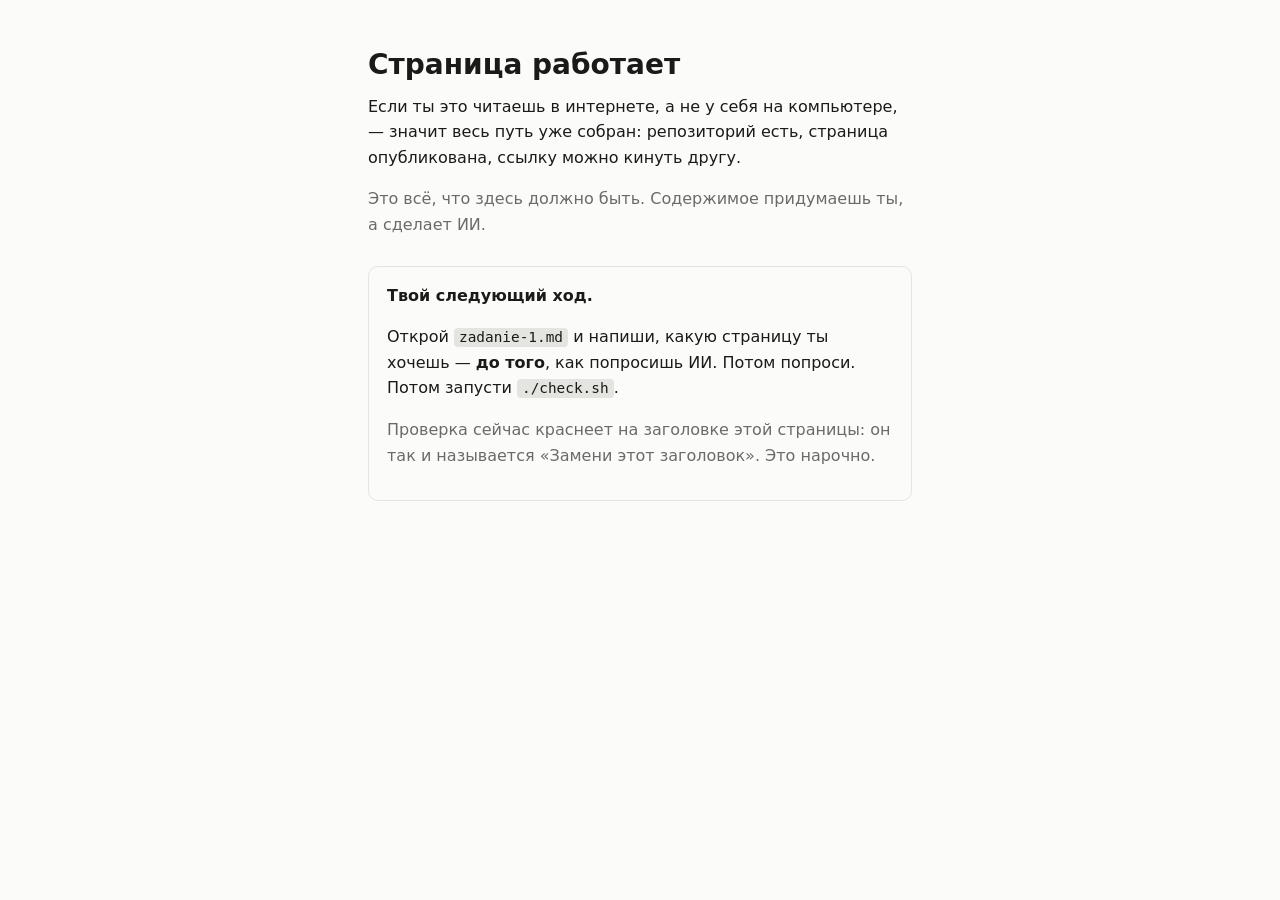
==== index.html @ 4c9ecd6b "Initial commit" ====
<!doctype html>
<html lang="ru">
<head>
<meta charset="utf-8">
<meta name="viewport" content="width=device-width, initial-scale=1">
<title>Замени этот заголовок</title>
<style>
  :root { --bg: #fbfbfa; --fg: #1a1a18; --dim: #6b6b66; --line: #e4e4e0; }
  @media (prefers-color-scheme: dark) {
    :root { --bg: #16161a; --fg: #f0f0ee; --dim: #9a9a95; --line: #2e2e34; }
  }
  * { box-sizing: border-box; }
  body {
    margin: 0; padding: 48px 16px; background: var(--bg); color: var(--fg);
    font: 16px/1.6 system-ui, -apple-system, "Segoe UI", Roboto, sans-serif;
    display: flex; justify-content: center;
  }
  main { max-width: 34rem; width: 100%; }
  h1 { font-size: 1.75rem; line-height: 1.2; margin: 0 0 .75rem; }
  p { margin: 0 0 1rem; }
  .dim { color: var(--dim); }
  .box { border: 1px solid var(--line); border-radius: 10px; padding: 16px 18px; margin-top: 28px; }
  code { background: var(--line); padding: .1em .35em; border-radius: 4px; font-size: .9em; }
</style>
</head>
<body>
<main>

  <h1>Страница работает</h1>

  <p>Если ты это читаешь в интернете, а не у себя на компьютере, — значит весь путь уже собран:
  репозиторий есть, страница опубликована, ссылку можно кинуть другу.</p>

  <p class="dim">Это всё, что здесь должно быть. Содержимое придумаешь ты, а сделает ИИ.</p>

  <div class="box">
    <p><strong>Твой следующий ход.</strong></p>
    <p>Открой <code>zadanie-1.md</code> и напиши, какую страницу ты хочешь — <strong>до того</strong>, как попросишь ИИ.
    Потом попроси. Потом запусти <code>./check.sh</code>.</p>
    <p class="dim">Проверка сейчас краснеет на заголовке этой страницы: он так и называется
    «Замени этот заголовок». Это нарочно.</p>
  </div>

</main>
</body>
</html>
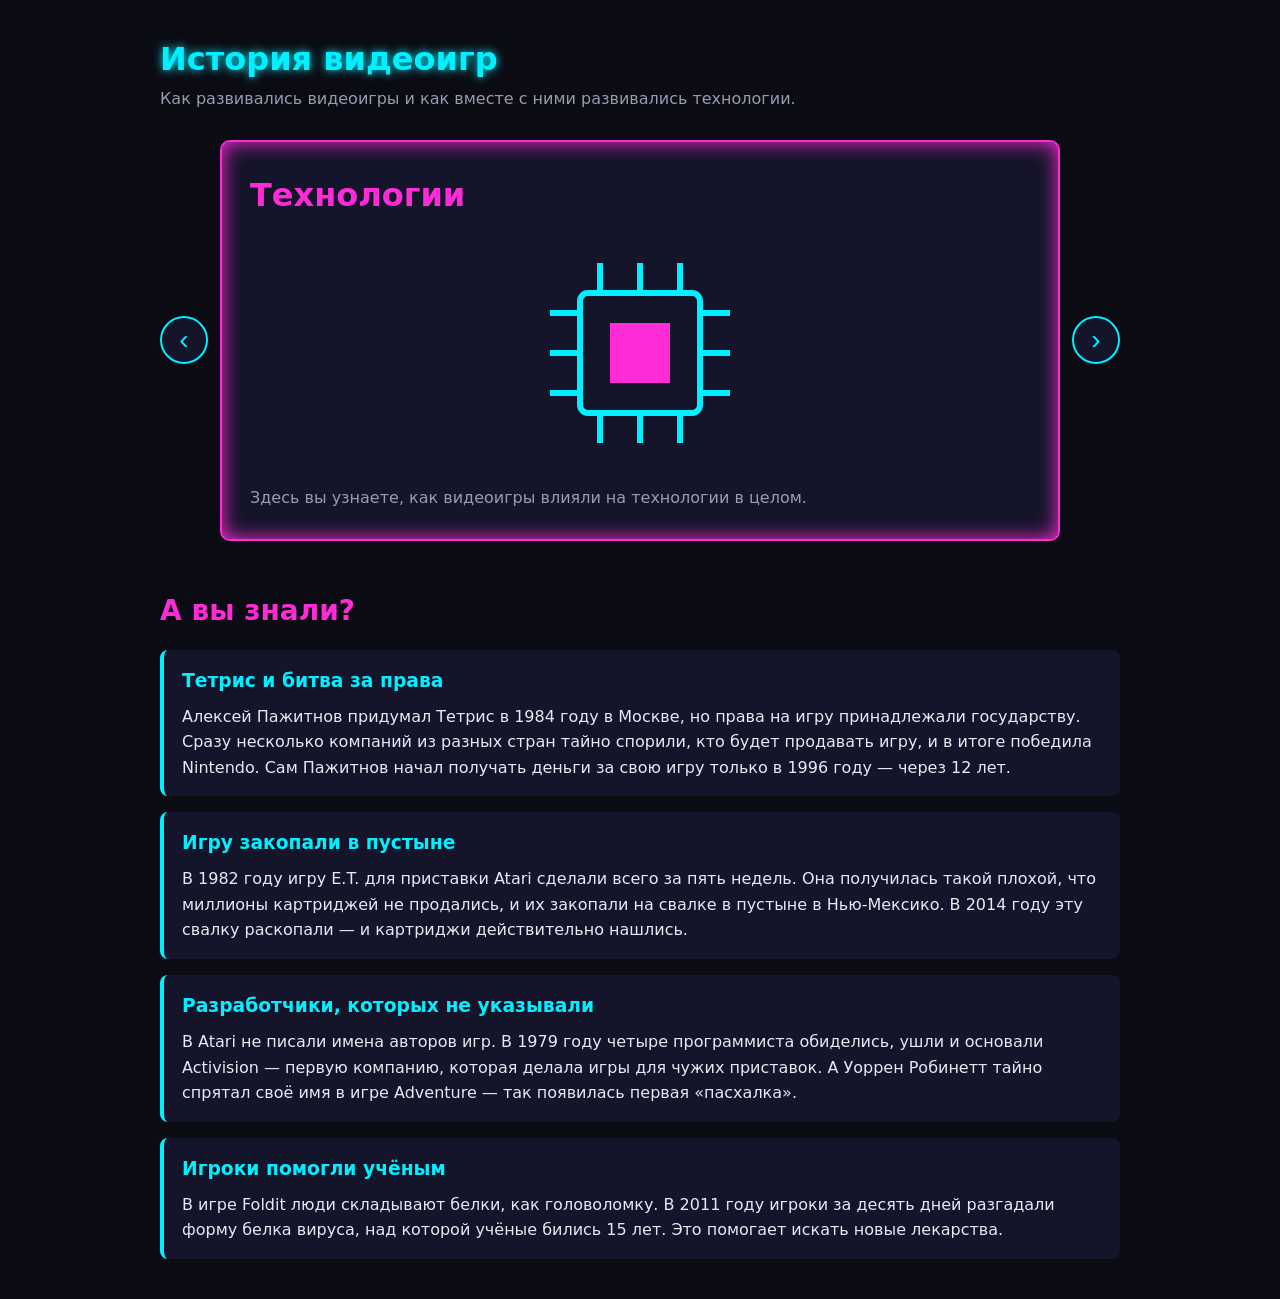
==== commit ad3a5577: "feat: карусель карточек, пиксельный фон и раздел А вы знали" ====
--- a/index.html
+++ b/index.html
@@ -3,44 +3,115 @@
 <head>
 <meta charset="utf-8">
 <meta name="viewport" content="width=device-width, initial-scale=1">
-<title>Замени этот заголовок</title>
-<style>
-  :root { --bg: #fbfbfa; --fg: #1a1a18; --dim: #6b6b66; --line: #e4e4e0; }
-  @media (prefers-color-scheme: dark) {
-    :root { --bg: #16161a; --fg: #f0f0ee; --dim: #9a9a95; --line: #2e2e34; }
-  }
-  * { box-sizing: border-box; }
-  body {
-    margin: 0; padding: 48px 16px; background: var(--bg); color: var(--fg);
-    font: 16px/1.6 system-ui, -apple-system, "Segoe UI", Roboto, sans-serif;
-    display: flex; justify-content: center;
-  }
-  main { max-width: 34rem; width: 100%; }
-  h1 { font-size: 1.75rem; line-height: 1.2; margin: 0 0 .75rem; }
-  p { margin: 0 0 1rem; }
-  .dim { color: var(--dim); }
-  .box { border: 1px solid var(--line); border-radius: 10px; padding: 16px 18px; margin-top: 28px; }
-  code { background: var(--line); padding: .1em .35em; border-radius: 4px; font-size: .9em; }
-</style>
+<title>История видеоигр</title>
+<link rel="stylesheet" href="style.css">
 </head>
 <body>
+
+<div class="fon" aria-hidden="true">
+  <div style="background-image: url(img/01-invader.svg); animation-delay: 0s"></div>
+  <div style="background-image: url(img/02-ghost.svg); animation-delay: 5s"></div>
+  <div style="background-image: url(img/03-pacman.svg); animation-delay: 10s"></div>
+  <div style="background-image: url(img/04-heart.svg); animation-delay: 15s"></div>
+  <div style="background-image: url(img/05-mushroom.svg); animation-delay: 20s"></div>
+  <div style="background-image: url(img/06-ship.svg); animation-delay: 25s"></div>
+  <div style="background-image: url(img/07-sword.svg); animation-delay: 30s"></div>
+  <div style="background-image: url(img/08-gamepad.svg); animation-delay: 35s"></div>
+  <div style="background-image: url(img/09-coin.svg); animation-delay: 40s"></div>
+  <div style="background-image: url(img/10-tetris.svg); animation-delay: 45s"></div>
+</div>
+
 <main>
 
-  <h1>Страница работает</h1>
+  <h1>История видеоигр</h1>
+  <p class="dim">Как развивались видеоигры и как вместе с ними развивались технологии.</p>
 
-  <p>Если ты это читаешь в интернете, а не у себя на компьютере, — значит весь путь уже собран:
-  репозиторий есть, страница опубликована, ссылку можно кинуть другу.</p>
+  <div class="karusel">
+    <button class="strelka" id="nazad" aria-label="Предыдущая карточка">‹</button>
+    <div class="okno">
+      <div class="lenta" id="lenta">
 
-  <p class="dim">Это всё, что здесь должно быть. Содержимое придумаешь ты, а сделает ИИ.</p>
+        <a class="card" href="tehnologii.html">
+      <h2>Технологии</h2>
+      <svg viewBox="0 0 120 120" aria-hidden="true">
+        <rect x="30" y="30" width="60" height="60" rx="4" fill="none" stroke="#00f0ff" stroke-width="3"/>
+        <rect x="45" y="45" width="30" height="30" fill="#ff2bd6"/>
+        <path d="M40 30V15M60 30V15M80 30V15M40 90v15M60 90v15M80 90v15M30 40H15M30 60H15M30 80H15M90 40h15M90 60h15M90 80h15" stroke="#00f0ff" stroke-width="3"/>
+      </svg>
+      <p>Здесь вы узнаете, как видеоигры влияли на технологии в целом.</p>
+    </a>
 
-  <div class="box">
-    <p><strong>Твой следующий ход.</strong></p>
-    <p>Открой <code>zadanie-1.md</code> и напиши, какую страницу ты хочешь — <strong>до того</strong>, как попросишь ИИ.
-    Потом попроси. Потом запусти <code>./check.sh</code>.</p>
-    <p class="dim">Проверка сейчас краснеет на заголовке этой страницы: он так и называется
-    «Замени этот заголовок». Это нарочно.</p>
+        <a class="card" href="istoriya.html">
+      <h2>История</h2>
+      <svg viewBox="0 0 120 120" aria-hidden="true">
+        <rect x="15" y="40" width="90" height="45" rx="20" fill="none" stroke="#00f0ff" stroke-width="3"/>
+        <path d="M35 55v15M27 62h16" stroke="#ff2bd6" stroke-width="4"/>
+        <circle cx="80" cy="57" r="5" fill="#ff2bd6"/>
+        <circle cx="90" cy="67" r="5" fill="#ff2bd6"/>
+      </svg>
+      <p>Здесь вы узнаете, как видеоигры появились и менялись по годам.</p>
+    </a>
+
+        <a class="card" href="lyudi.html">
+      <h2>Важные люди</h2>
+      <svg viewBox="0 0 120 120" aria-hidden="true">
+        <circle cx="60" cy="42" r="18" fill="none" stroke="#00f0ff" stroke-width="3"/>
+        <path d="M25 105c0-20 15-35 35-35s35 15 35 35" fill="none" stroke="#ff2bd6" stroke-width="3"/>
+      </svg>
+      <p>Здесь вы узнаете о людях, которые создали самые известные игры.</p>
+    </a>
+
+      </div>
+    </div>
+    <button class="strelka" id="vpered" aria-label="Следующая карточка">›</button>
   </div>
 
+  <section class="znali">
+    <h2>А вы знали?</h2>
+
+    <div class="fakt">
+      <h3>Тетрис и битва за права</h3>
+      <p>Алексей Пажитнов придумал Тетрис в 1984 году в Москве, но права на игру принадлежали государству.
+      Сразу несколько компаний из разных стран тайно спорили, кто будет продавать игру, и в итоге победила Nintendo.
+      Сам Пажитнов начал получать деньги за свою игру только в 1996 году — через 12 лет.</p>
+    </div>
+
+    <div class="fakt">
+      <h3>Игру закопали в пустыне</h3>
+      <p>В 1982 году игру E.T. для приставки Atari сделали всего за пять недель. Она получилась такой плохой,
+      что миллионы картриджей не продались, и их закопали на свалке в пустыне в Нью-Мексико.
+      В 2014 году эту свалку раскопали — и картриджи действительно нашлись.</p>
+    </div>
+
+    <div class="fakt">
+      <h3>Разработчики, которых не указывали</h3>
+      <p>В Atari не писали имена авторов игр. В 1979 году четыре программиста обиделись, ушли и основали Activision —
+      первую компанию, которая делала игры для чужих приставок. А Уоррен Робинетт тайно спрятал своё имя
+      в игре Adventure — так появилась первая «пасхалка».</p>
+    </div>
+
+    <div class="fakt">
+      <h3>Игроки помогли учёным</h3>
+      <p>В игре Foldit люди складывают белки, как головоломку. В 2011 году игроки за десять дней разгадали
+      форму белка вируса, над которой учёные бились 15 лет. Это помогает искать новые лекарства.</p>
+    </div>
+  </section>
+
 </main>
+
+<script>
+  // Карусель: стрелки сдвигают ленту карточек на одну, по кругу
+  const lenta = document.getElementById('lenta');
+  const vsego = lenta.children.length;
+  let nomer = 0;
+
+  function pokazat(n) {
+    nomer = (n + vsego) % vsego;
+    lenta.style.transform = 'translateX(' + (-nomer * 100) + '%)';
+  }
+
+  document.getElementById('nazad').onclick = () => pokazat(nomer - 1);
+  document.getElementById('vpered').onclick = () => pokazat(nomer + 1);
+</script>
 </body>
 </html>
--- a/style.css
+++ b/style.css
@@ -0,0 +1,54 @@
+:root { --bg: #0b0b14; --fg: #e8e8f0; --dim: #9a9ab0; --pink: #ff2bd6; --cyan: #00f0ff; --card: #14142a; }
+* { box-sizing: border-box; }
+body {
+  margin: 0; padding: 40px 16px; background: var(--bg); color: var(--fg);
+  font: 16px/1.6 system-ui, -apple-system, "Segoe UI", Roboto, sans-serif;
+}
+main { max-width: 60rem; margin: 0 auto; }
+h1 { font-size: 2rem; line-height: 1.2; margin: 0 0 .5rem; color: var(--cyan); text-shadow: 0 0 10px var(--cyan); }
+h2 { color: var(--pink); margin: 1.5rem 0 .5rem; }
+p { margin: 0 0 1rem; }
+.dim { color: var(--dim); }
+a { color: var(--cyan); }
+.card {
+  display: block; text-decoration: none; color: var(--fg); background: var(--card);
+  border: 2px solid var(--pink); border-radius: 10px; padding: 18px;
+  box-shadow: inset 0 0 20px var(--pink);
+}
+.card:hover { border-color: var(--cyan); box-shadow: inset 0 0 24px var(--cyan); }
+.card h2 { margin: 0 0 12px; font-size: 2rem; }
+.card svg { display: block; width: 100%; height: 240px; margin-bottom: 12px; }
+.card p { font-size: 1rem; color: var(--dim); margin: 0; }
+
+/* Карусель карточек */
+.karusel { display: flex; align-items: center; gap: 12px; margin-top: 28px; }
+.okno { overflow: hidden; flex: 1; }
+.lenta { display: flex; transition: transform .6s ease; }
+.lenta .card { flex: 0 0 100%; padding: 28px; }
+.strelka {
+  flex: none; width: 48px; height: 48px; font-size: 1.75rem; cursor: pointer;
+  background: var(--card); color: var(--cyan); border: 2px solid var(--cyan); border-radius: 50%;
+}
+.strelka:hover { color: var(--pink); border-color: var(--pink); }
+
+/* Сменяющийся фон: 10 картинок по 5 секунд, цикл 50 секунд */
+.fon { position: fixed; inset: 0; z-index: -1; }
+.fon div {
+  position: absolute; inset: 0; opacity: 0;
+  background-position: center; background-size: 140px; background-repeat: repeat;
+  animation: smena 50s infinite;
+}
+@keyframes smena {
+  0%   { opacity: 0; }
+  2%   { opacity: .2; }
+  10%  { opacity: .2; }
+  12%  { opacity: 0; }
+  100% { opacity: 0; }
+}
+
+/* Раздел «А вы знали?» */
+.znali { margin-top: 48px; }
+.znali h2 { font-size: 1.75rem; }
+.fakt { background: var(--card); border-left: 4px solid var(--cyan); border-radius: 8px; padding: 16px 18px; margin-top: 16px; }
+.fakt h3 { margin: 0 0 8px; color: var(--cyan); }
+.fakt p { margin: 0; }
